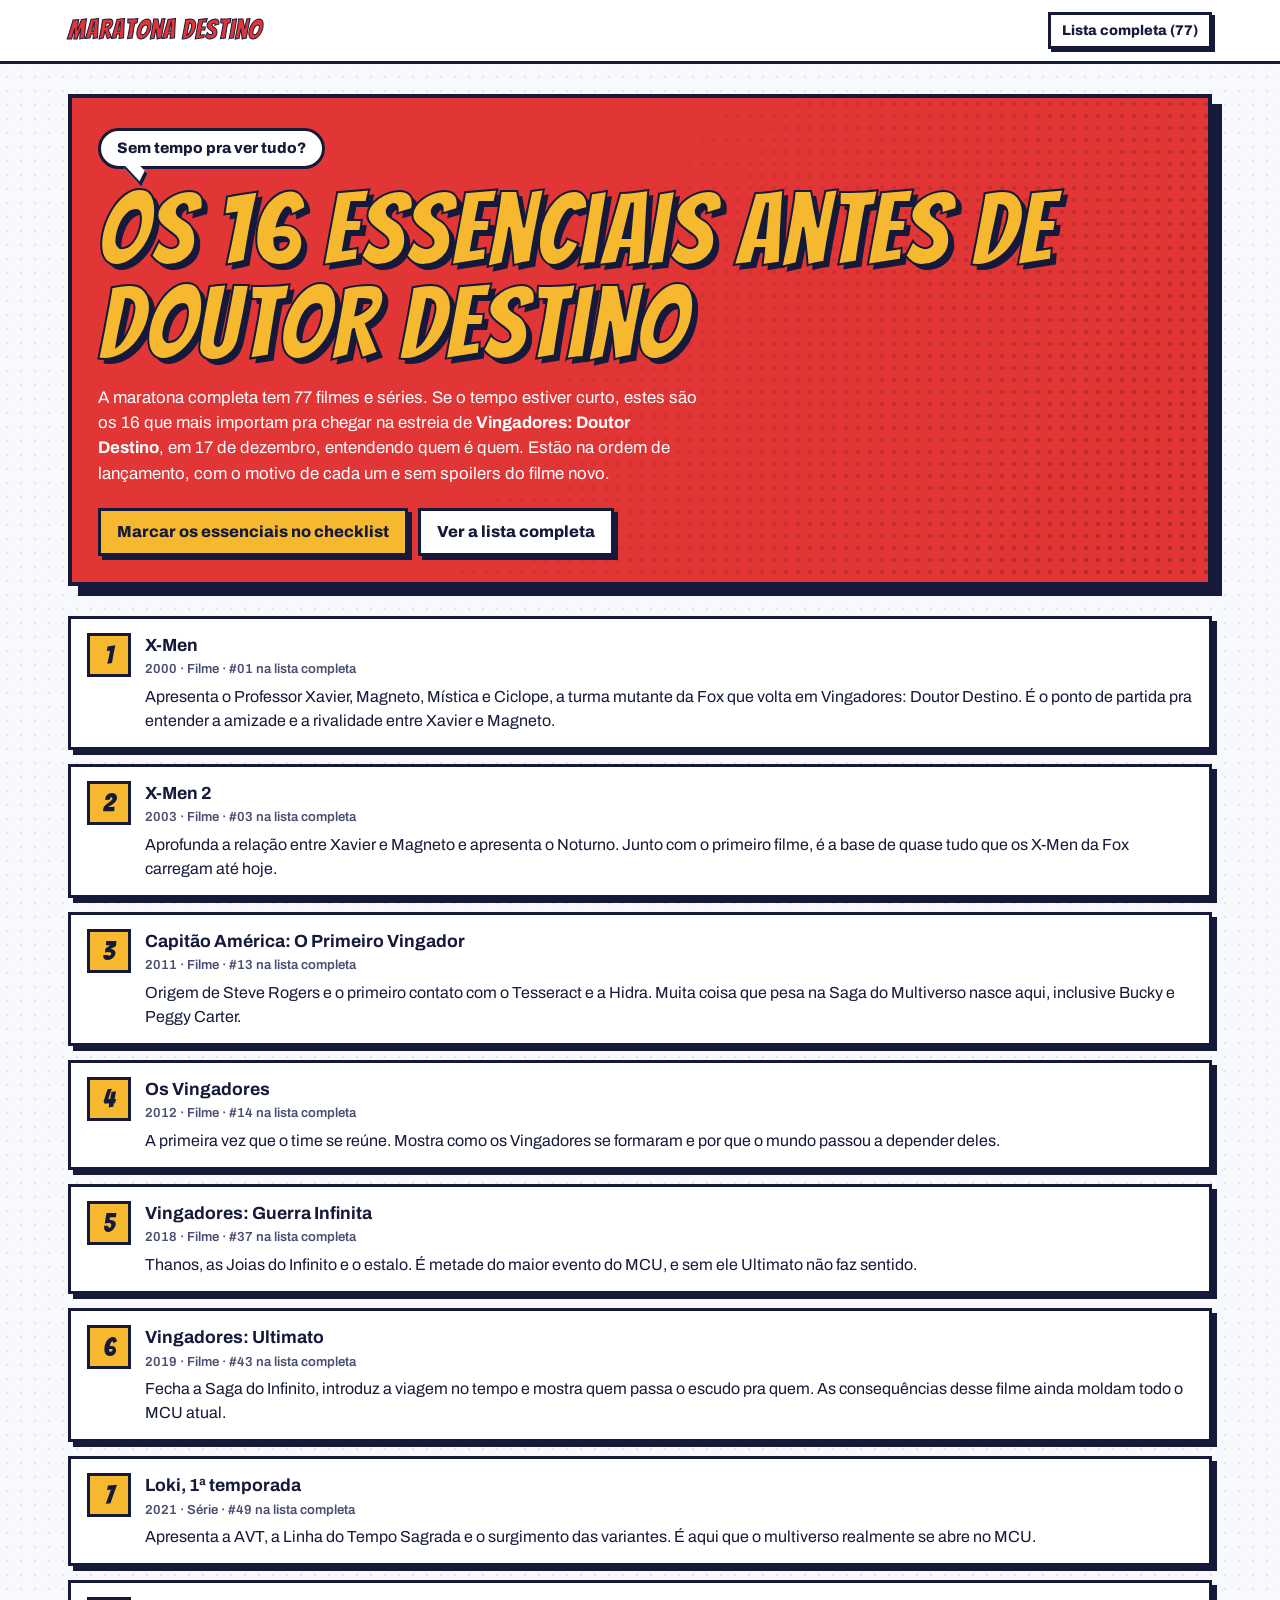
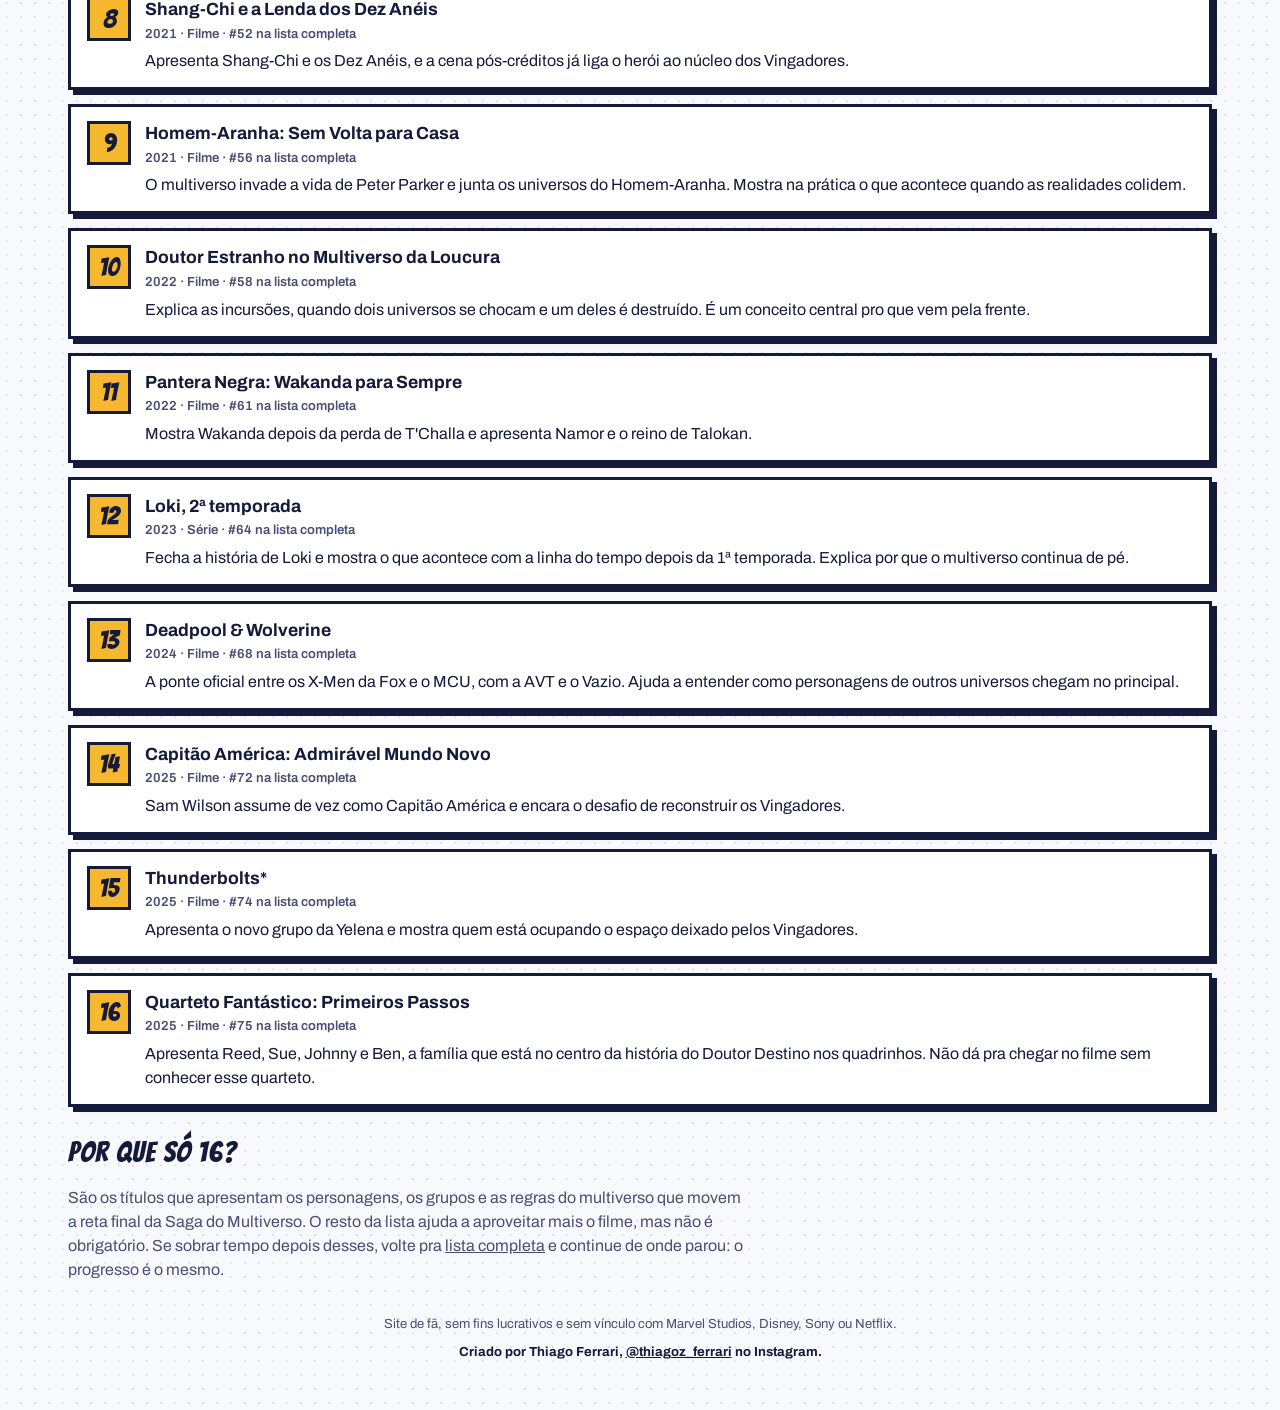
==== essenciais-doutor-destino/index.html @ 90c678a1 "Página dos 16 essenciais antes de Doutor Destino - essenciais-doutor-destino/index.html gerada por s" ====
<!DOCTYPE html>
<!-- Gerado por scripts/gerar_essenciais.py, não edite à mão -->
<html lang="pt-BR">
<head>
<meta charset="UTF-8">
<meta name="viewport" content="width=device-width, initial-scale=1, viewport-fit=cover">
<title>O que assistir antes de Vingadores: Doutor Destino (16 essenciais)</title>
<meta name="description" content="Sem tempo pra maratona inteira? Os 16 filmes e séries essenciais pra ver antes de Vingadores: Doutor Destino, em ordem, com o motivo de cada um. Sem spoilers.">
<link rel="canonical" href="https://maratonamultiverso.com.br/essenciais-doutor-destino/">
<meta property="og:type" content="article">
<meta property="og:url" content="https://maratonamultiverso.com.br/essenciais-doutor-destino/">
<meta property="og:site_name" content="Maratona Multiverso">
<meta property="og:title" content="O que assistir antes de Vingadores: Doutor Destino (16 essenciais)">
<meta property="og:description" content="Sem tempo pra maratona inteira? Os 16 filmes e séries essenciais pra ver antes de Vingadores: Doutor Destino, em ordem, com o motivo de cada um. Sem spoilers.">
<meta property="og:locale" content="pt_BR">
<meta property="og:image" content="https://maratonamultiverso.com.br/img/og-image.png">
<meta property="og:image:width" content="1200">
<meta property="og:image:height" content="630">
<meta name="twitter:card" content="summary_large_image">
<meta name="theme-color" content="#E23636">
<link rel="icon" href="/favicon.ico" sizes="48x48">
<link rel="icon" href="/img/icon-192.png" type="image/png" sizes="192x192">
<link rel="apple-touch-icon" href="/img/apple-touch-icon.png">
<link rel="preconnect" href="https://fonts.googleapis.com">
<link rel="preconnect" href="https://fonts.gstatic.com" crossorigin>
<link href="https://fonts.googleapis.com/css2?family=Bangers&family=Archivo:wght@400;600;800&display=swap" rel="stylesheet">
<link rel="stylesheet" href="/css/style.css">
<script type="application/ld+json">
[{"@context":"https://schema.org","@type":"ItemList","name":"Os 16 essenciais pra ver antes de Vingadores: Doutor Destino","itemListOrder":"https://schema.org/ItemListOrderAscending","numberOfItems":16,"itemListElement":[{"@type":"ListItem","position":1,"item":{"@type":"Movie","name":"X-Men","dateCreated":"2000"}},{"@type":"ListItem","position":2,"item":{"@type":"Movie","name":"X-Men 2","dateCreated":"2003"}},{"@type":"ListItem","position":3,"item":{"@type":"Movie","name":"Capitão América: O Primeiro Vingador","dateCreated":"2011"}},{"@type":"ListItem","position":4,"item":{"@type":"Movie","name":"Os Vingadores","dateCreated":"2012"}},{"@type":"ListItem","position":5,"item":{"@type":"Movie","name":"Vingadores: Guerra Infinita","dateCreated":"2018"}},{"@type":"ListItem","position":6,"item":{"@type":"Movie","name":"Vingadores: Ultimato","dateCreated":"2019"}},{"@type":"ListItem","position":7,"item":{"@type":"TVSeries","name":"Loki, 1ª temporada","dateCreated":"2021"}},{"@type":"ListItem","position":8,"item":{"@type":"Movie","name":"Shang-Chi e a Lenda dos Dez Anéis","dateCreated":"2021"}},{"@type":"ListItem","position":9,"item":{"@type":"Movie","name":"Homem-Aranha: Sem Volta para Casa","dateCreated":"2021"}},{"@type":"ListItem","position":10,"item":{"@type":"Movie","name":"Doutor Estranho no Multiverso da Loucura","dateCreated":"2022"}},{"@type":"ListItem","position":11,"item":{"@type":"Movie","name":"Pantera Negra: Wakanda para Sempre","dateCreated":"2022"}},{"@type":"ListItem","position":12,"item":{"@type":"TVSeries","name":"Loki, 2ª temporada","dateCreated":"2023"}},{"@type":"ListItem","position":13,"item":{"@type":"Movie","name":"Deadpool & Wolverine","dateCreated":"2024"}},{"@type":"ListItem","position":14,"item":{"@type":"Movie","name":"Capitão América: Admirável Mundo Novo","dateCreated":"2025"}},{"@type":"ListItem","position":15,"item":{"@type":"Movie","name":"Thunderbolts*","dateCreated":"2025"}},{"@type":"ListItem","position":16,"item":{"@type":"Movie","name":"Quarteto Fantástico: Primeiros Passos","dateCreated":"2025"}}]},{"@context":"https://schema.org","@type":"BreadcrumbList","itemListElement":[{"@type":"ListItem","position":1,"name":"Maratona Multiverso","item":"https://maratonamultiverso.com.br/"},{"@type":"ListItem","position":2,"name":"Essenciais","item":"https://maratonamultiverso.com.br/essenciais-doutor-destino/"}]}]
</script>
</head>
<body>

<div class="topbar">
  <div class="wrap">
    <a class="marca" href="/">Maratona Destino</a>
    <a class="btn pequeno" href="/">Lista completa (77)</a>
  </div>
</div>

<header class="hero">
  <div class="wrap">
    <div class="panel">
      <div class="balao">Sem tempo pra ver tudo?</div>
      <h1>Os 16 essenciais antes de Doutor Destino</h1>
      <p class="lede">A maratona completa tem 77 filmes e séries. Se o tempo estiver curto, estes são os 16 que mais importam pra chegar na estreia de <b>Vingadores: Doutor Destino</b>, em 17 de dezembro, entendendo quem é quem. Estão na ordem de lançamento, com o motivo de cada um e sem spoilers do filme novo.</p>
      <p class="ess-progresso" id="essProgresso" hidden></p>
      <div class="acoes">
        <a class="btn alt" href="/?filtro=essenciais">Marcar os essenciais no checklist</a>
        <a class="btn" href="/">Ver a lista completa</a>
      </div>
    </div>
  </div>
</header>

<main class="wrap">
<ol class="ess-lista">
<li class="ess-item" data-id="x-men">
  <div class="ess-num">1</div>
  <div class="ess-corpo">
    <h2>X-Men <span class="ess-meta">2000 · Filme · #01 na lista completa</span></h2>
    <p>Apresenta o Professor Xavier, Magneto, Mística e Ciclope, a turma mutante da Fox que volta em Vingadores: Doutor Destino. É o ponto de partida pra entender a amizade e a rivalidade entre Xavier e Magneto.</p>
    <span class="ess-visto" hidden>✓ Você já viu</span>
  </div>
</li>
<li class="ess-item" data-id="x-men-2">
  <div class="ess-num">2</div>
  <div class="ess-corpo">
    <h2>X-Men 2 <span class="ess-meta">2003 · Filme · #03 na lista completa</span></h2>
    <p>Aprofunda a relação entre Xavier e Magneto e apresenta o Noturno. Junto com o primeiro filme, é a base de quase tudo que os X-Men da Fox carregam até hoje.</p>
    <span class="ess-visto" hidden>✓ Você já viu</span>
  </div>
</li>
<li class="ess-item" data-id="capitao-america-primeiro-vingador">
  <div class="ess-num">3</div>
  <div class="ess-corpo">
    <h2>Capitão América: O Primeiro Vingador <span class="ess-meta">2011 · Filme · #13 na lista completa</span></h2>
    <p>Origem de Steve Rogers e o primeiro contato com o Tesseract e a Hidra. Muita coisa que pesa na Saga do Multiverso nasce aqui, inclusive Bucky e Peggy Carter.</p>
    <span class="ess-visto" hidden>✓ Você já viu</span>
  </div>
</li>
<li class="ess-item" data-id="os-vingadores">
  <div class="ess-num">4</div>
  <div class="ess-corpo">
    <h2>Os Vingadores <span class="ess-meta">2012 · Filme · #14 na lista completa</span></h2>
    <p>A primeira vez que o time se reúne. Mostra como os Vingadores se formaram e por que o mundo passou a depender deles.</p>
    <span class="ess-visto" hidden>✓ Você já viu</span>
  </div>
</li>
<li class="ess-item" data-id="guerra-infinita">
  <div class="ess-num">5</div>
  <div class="ess-corpo">
    <h2>Vingadores: Guerra Infinita <span class="ess-meta">2018 · Filme · #37 na lista completa</span></h2>
    <p>Thanos, as Joias do Infinito e o estalo. É metade do maior evento do MCU, e sem ele Ultimato não faz sentido.</p>
    <span class="ess-visto" hidden>✓ Você já viu</span>
  </div>
</li>
<li class="ess-item" data-id="ultimato">
  <div class="ess-num">6</div>
  <div class="ess-corpo">
    <h2>Vingadores: Ultimato <span class="ess-meta">2019 · Filme · #43 na lista completa</span></h2>
    <p>Fecha a Saga do Infinito, introduz a viagem no tempo e mostra quem passa o escudo pra quem. As consequências desse filme ainda moldam todo o MCU atual.</p>
    <span class="ess-visto" hidden>✓ Você já viu</span>
  </div>
</li>
<li class="ess-item" data-id="loki-t1">
  <div class="ess-num">7</div>
  <div class="ess-corpo">
    <h2>Loki, 1ª temporada <span class="ess-meta">2021 · Série · #49 na lista completa</span></h2>
    <p>Apresenta a AVT, a Linha do Tempo Sagrada e o surgimento das variantes. É aqui que o multiverso realmente se abre no MCU.</p>
    <span class="ess-visto" hidden>✓ Você já viu</span>
  </div>
</li>
<li class="ess-item" data-id="shang-chi">
  <div class="ess-num">8</div>
  <div class="ess-corpo">
    <h2>Shang-Chi e a Lenda dos Dez Anéis <span class="ess-meta">2021 · Filme · #52 na lista completa</span></h2>
    <p>Apresenta Shang-Chi e os Dez Anéis, e a cena pós-créditos já liga o herói ao núcleo dos Vingadores.</p>
    <span class="ess-visto" hidden>✓ Você já viu</span>
  </div>
</li>
<li class="ess-item" data-id="sem-volta-para-casa">
  <div class="ess-num">9</div>
  <div class="ess-corpo">
    <h2>Homem-Aranha: Sem Volta para Casa <span class="ess-meta">2021 · Filme · #56 na lista completa</span></h2>
    <p>O multiverso invade a vida de Peter Parker e junta os universos do Homem-Aranha. Mostra na prática o que acontece quando as realidades colidem.</p>
    <span class="ess-visto" hidden>✓ Você já viu</span>
  </div>
</li>
<li class="ess-item" data-id="multiverso-da-loucura">
  <div class="ess-num">10</div>
  <div class="ess-corpo">
    <h2>Doutor Estranho no Multiverso da Loucura <span class="ess-meta">2022 · Filme · #58 na lista completa</span></h2>
    <p>Explica as incursões, quando dois universos se chocam e um deles é destruído. É um conceito central pro que vem pela frente.</p>
    <span class="ess-visto" hidden>✓ Você já viu</span>
  </div>
</li>
<li class="ess-item" data-id="wakanda-para-sempre">
  <div class="ess-num">11</div>
  <div class="ess-corpo">
    <h2>Pantera Negra: Wakanda para Sempre <span class="ess-meta">2022 · Filme · #61 na lista completa</span></h2>
    <p>Mostra Wakanda depois da perda de T&#x27;Challa e apresenta Namor e o reino de Talokan.</p>
    <span class="ess-visto" hidden>✓ Você já viu</span>
  </div>
</li>
<li class="ess-item" data-id="loki-t2">
  <div class="ess-num">12</div>
  <div class="ess-corpo">
    <h2>Loki, 2ª temporada <span class="ess-meta">2023 · Série · #64 na lista completa</span></h2>
    <p>Fecha a história de Loki e mostra o que acontece com a linha do tempo depois da 1ª temporada. Explica por que o multiverso continua de pé.</p>
    <span class="ess-visto" hidden>✓ Você já viu</span>
  </div>
</li>
<li class="ess-item" data-id="deadpool-wolverine">
  <div class="ess-num">13</div>
  <div class="ess-corpo">
    <h2>Deadpool &amp; Wolverine <span class="ess-meta">2024 · Filme · #68 na lista completa</span></h2>
    <p>A ponte oficial entre os X-Men da Fox e o MCU, com a AVT e o Vazio. Ajuda a entender como personagens de outros universos chegam no principal.</p>
    <span class="ess-visto" hidden>✓ Você já viu</span>
  </div>
</li>
<li class="ess-item" data-id="admiravel-mundo-novo">
  <div class="ess-num">14</div>
  <div class="ess-corpo">
    <h2>Capitão América: Admirável Mundo Novo <span class="ess-meta">2025 · Filme · #72 na lista completa</span></h2>
    <p>Sam Wilson assume de vez como Capitão América e encara o desafio de reconstruir os Vingadores.</p>
    <span class="ess-visto" hidden>✓ Você já viu</span>
  </div>
</li>
<li class="ess-item" data-id="thunderbolts">
  <div class="ess-num">15</div>
  <div class="ess-corpo">
    <h2>Thunderbolts* <span class="ess-meta">2025 · Filme · #74 na lista completa</span></h2>
    <p>Apresenta o novo grupo da Yelena e mostra quem está ocupando o espaço deixado pelos Vingadores.</p>
    <span class="ess-visto" hidden>✓ Você já viu</span>
  </div>
</li>
<li class="ess-item" data-id="quarteto-fantastico">
  <div class="ess-num">16</div>
  <div class="ess-corpo">
    <h2>Quarteto Fantástico: Primeiros Passos <span class="ess-meta">2025 · Filme · #75 na lista completa</span></h2>
    <p>Apresenta Reed, Sue, Johnny e Ben, a família que está no centro da história do Doutor Destino nos quadrinhos. Não dá pra chegar no filme sem conhecer esse quarteto.</p>
    <span class="ess-visto" hidden>✓ Você já viu</span>
  </div>
</li>
</ol>

<section class="faq">
  <h2>Por que só 16?</h2>
  <p class="ess-nota">São os títulos que apresentam os personagens, os grupos e as regras do multiverso que movem a reta final da Saga do Multiverso. O resto da lista ajuda a aproveitar mais o filme, mas não é obrigatório. Se sobrar tempo depois desses, volte pra <a href="/">lista completa</a> e continue de onde parou: o progresso é o mesmo.</p>
</section>
</main>

<footer class="rodape">
  <div class="wrap">
    <p>Site de fã, sem fins lucrativos e sem vínculo com Marvel Studios, Disney, Sony ou Netflix.</p>
    <p class="criador">Criado por <b>Thiago Ferrari</b>, <a href="https://www.instagram.com/thiagoz_ferrari/" target="_blank" rel="noopener">@thiagoz_ferrari</a> no Instagram.</p>
  </div>
</footer>

<script>
// Mostra o que a pessoa já marcou no checklist (mesmo progresso salvo no navegador)
try {
  var e = JSON.parse(localStorage.getItem("maratona-destino-v2")) || {}, v = e.vistos || {}, n = 0;
  document.querySelectorAll(".ess-item").forEach(function (li) {
    if (Object.prototype.hasOwnProperty.call(v, li.dataset.id)) {
      li.classList.add("visto"); li.querySelector(".ess-visto").hidden = false; n++;
    }
  });
  if (n) { var p = document.getElementById("essProgresso"); p.textContent = "Você já viu " + n + " de 16 essenciais."; p.hidden = false; }
} catch (_) {}
</script>
</body>
</html>
---- css/style.css ----
:root{
  --paper:#F7F9FC; --ink:#161A3A; --ink-soft:#4A4F72; --card:#FFFFFF; --line:#161A3A;
  --red:#E23636; --gold:#F5B82E; --blue:#2F7FD8; --purple:#8A3FC7; --dot:rgba(22,26,58,.09);
  --shadow:#161A3A; --muted:#EEF1F7;
  --display:"Bangers", Impact, "Arial Black", sans-serif;
  --body:"Archivo", "Segoe UI", Roboto, Helvetica, Arial, sans-serif;
  box-sizing:border-box;
  padding-top:env(safe-area-inset-top,0px); padding-bottom:env(safe-area-inset-bottom,0px);
}
@media (prefers-color-scheme: dark){
  :root:not([data-theme="light"]){
    --paper:#0F1230; --ink:#F2F4FF; --ink-soft:#A9AED6; --card:#1A1E45; --line:#050720;
    --dot:rgba(255,255,255,.06); --shadow:#03041A; --muted:#15183A;
  }
}
:root[data-theme="dark"]{
  --paper:#0F1230; --ink:#F2F4FF; --ink-soft:#A9AED6; --card:#1A1E45; --line:#050720;
  --dot:rgba(255,255,255,.06); --shadow:#03041A; --muted:#15183A;
}
*,*::before,*::after{box-sizing:border-box}
[hidden]{display:none !important}
html{scroll-padding-top:calc(env(safe-area-inset-top,0px) + 70px)}
body{
  margin:0; background:var(--paper); color:var(--ink); font-family:var(--body); line-height:1.5;
  background-image:radial-gradient(var(--dot) 1.4px, transparent 1.6px); background-size:14px 14px;
}
.wrap{max-width:1180px; margin:0 auto; padding:0 18px}
button{font:inherit; cursor:pointer; color:inherit}
a{color:inherit}
img{max-width:100%}
:focus-visible{outline:3px solid var(--gold); outline-offset:3px}

/* botões */
.btn{
  border:3px solid var(--line); background:#fff; color:#161A3A; font-weight:800; padding:9px 16px;
  box-shadow:4px 4px 0 var(--shadow); transition:transform .1s, box-shadow .1s;
}
.btn:active{transform:translate(3px,3px); box-shadow:1px 1px 0 var(--shadow)}
.btn.alt{background:var(--gold)}
.btn.escuro{background:#161A3A; color:#fff}
.btn.pequeno{padding:5px 11px; font-size:.88rem; box-shadow:3px 3px 0 var(--shadow)}
.btn.grande{width:100%; padding:12px; font-size:1.05rem}

/* topo */
.topbar{border-bottom:3px solid var(--line); background:var(--card)}
.topbar .wrap{display:flex; align-items:center; justify-content:space-between; gap:12px; padding-top:10px; padding-bottom:10px}
.marca{font-family:var(--display); font-size:1.7rem; letter-spacing:1px; color:var(--red); -webkit-text-stroke:1px var(--line)}
.topbar-acoes{display:flex; align-items:center; gap:10px; flex-wrap:wrap; justify-content:flex-end}
.conta{display:flex; align-items:center; gap:10px}
.nuvem-status{font-size:.82rem; font-weight:700; color:var(--ink-soft)}

/* hero */
.hero{padding:30px 0 20px}
.panel{
  position:relative; background:var(--red); color:#fff; border:4px solid var(--line);
  box-shadow:10px 10px 0 var(--shadow); padding:30px 26px 26px; overflow:hidden;
}
.panel::before{
  content:""; position:absolute; inset:0; opacity:.22; pointer-events:none;
  background-image:radial-gradient(#000 2px, transparent 2.4px); background-size:12px 12px;
  -webkit-mask-image:linear-gradient(120deg, transparent 35%, #000 100%); mask-image:linear-gradient(120deg, transparent 35%, #000 100%);
}
.panel > *{position:relative}
.panel.escuro{background:#161A3A}
.balao{
  display:inline-block; background:#fff; color:#161A3A; border:3px solid var(--line);
  border-radius:22px; padding:6px 16px; font-weight:800; font-size:.95rem; margin-bottom:14px; position:relative;
}
.balao::after{
  content:""; position:absolute; left:26px; bottom:-14px; width:18px; height:18px; background:#fff;
  border-right:3px solid var(--line); border-bottom:3px solid var(--line); transform:skewY(35deg) rotate(20deg);
}
h1{
  font-family:var(--display); font-weight:400; letter-spacing:1.5px; line-height:.92; margin:0 0 14px;
  font-size:clamp(3rem, 9vw, 6.4rem); color:var(--gold);
  -webkit-text-stroke:2px #161A3A; text-shadow:5px 5px 0 #161A3A;
}
.lede{max-width:60ch; font-size:1.05rem; margin:0 0 22px}
.stats{display:flex; flex-wrap:wrap; gap:14px; align-items:stretch}
.stat{background:#fff; color:#161A3A; border:3px solid var(--line); padding:10px 16px; min-width:130px; box-shadow:5px 5px 0 #161A3A}
.stat b{display:block; font-family:var(--display); font-weight:400; font-size:2.3rem; line-height:1; letter-spacing:1px}
.stat span{font-size:.86rem; font-weight:600}
.medidor{flex:1 1 260px; background:#fff; color:#161A3A; border:3px solid var(--line); padding:10px 16px; box-shadow:5px 5px 0 #161A3A}
.medidor-topo{display:flex; justify-content:space-between; font-weight:800; font-size:.9rem; margin-bottom:6px}
.barra{height:24px; border:3px solid #161A3A; background:#E9ECF5; overflow:hidden}
.barra i{
  display:block; height:100%; width:0; background:var(--gold);
  background-image:repeating-linear-gradient(-45deg, rgba(0,0,0,.14) 0 8px, transparent 8px 16px);
  transition:width .5s ease;
}
.acoes{display:flex; flex-wrap:wrap; gap:10px; margin-top:18px}

/* próxima parada */
#proxima{padding:10px 0 24px}
.proxima{
  position:relative; border:4px solid var(--line); box-shadow:8px 8px 0 var(--shadow); color:#fff;
  background:#161A3A; min-height:220px; display:flex; align-items:flex-end; overflow:hidden;
}
.proxima.com-fundo{
  background-image:linear-gradient(90deg, rgba(22,26,58,.96) 0%, rgba(22,26,58,.75) 50%, rgba(22,26,58,.15) 100%), var(--bg);
  background-size:cover; background-position:center right;
}
.prox-txt{padding:24px 24px 22px; max-width:640px}
.prox-rotulo{display:inline-block; background:var(--gold); color:#161A3A; font-weight:800; font-size:.85rem; padding:2px 10px; border:2px solid var(--line)}
.proxima h2{font-family:var(--display); font-weight:400; letter-spacing:1px; font-size:clamp(2rem,6vw,3.4rem); line-height:1; margin:10px 0 6px; text-shadow:3px 3px 0 #000}
.proxima p{margin:0 0 4px; color:#D8DBF5; font-weight:600}
.proxima .acoes{margin-top:14px}

/* filtros */
.toolbar{position:sticky; top:0; z-index:5; background:var(--paper); border-bottom:3px solid var(--line); padding:10px 0; padding-top:calc(10px + env(safe-area-inset-top,0px)); margin-top:-1px}
.toolbar .wrap{display:flex; flex-wrap:wrap; gap:10px; align-items:center; justify-content:space-between}
.seg, .chips{display:flex; flex-wrap:wrap; gap:6px}
.seg button, .chips button{border:2px solid var(--line); background:var(--card); color:var(--ink); font-weight:700; font-size:.88rem; padding:6px 12px}
.seg button[aria-pressed="true"]{background:var(--ink); color:var(--paper)}
.chips button{display:flex; align-items:center; gap:6px}
.chips .sw{width:12px; height:12px; border:2px solid var(--line)}
.chips button[aria-pressed="false"]{opacity:.45; text-decoration:line-through}

/* blocos */
.bloco{padding:26px 0 10px}
.bloco-head{display:flex; flex-wrap:wrap; align-items:baseline; gap:6px 16px; margin-bottom:14px; border-bottom:3px dashed var(--ink-soft); padding-bottom:8px}
.bloco-head h2{font-family:var(--display); font-weight:400; font-size:2.4rem; letter-spacing:1px; margin:0; line-height:1}
.bloco-head p{margin:0; color:var(--ink-soft); font-weight:600}
.contagem{margin-left:auto; font-weight:800; font-size:.92rem; background:var(--gold); color:#161A3A; border:2px solid var(--line); padding:2px 10px}
.trilha{margin:-4px 0 16px}
.trilha summary{cursor:pointer; font-weight:800; display:inline-block; padding:4px 10px; border:2px solid var(--line); background:var(--card)}
.trilha iframe{display:block; width:100%; max-width:560px; height:152px; border:0; margin-top:10px; border-radius:12px}

.grid{display:grid; grid-template-columns:repeat(auto-fill, minmax(175px, 1fr)); gap:18px}
.card{background:var(--card); border:3px solid var(--line); box-shadow:6px 6px 0 var(--shadow); display:flex; flex-direction:column; transition:opacity .25s}
.capa{
  position:relative; display:block; width:100%; aspect-ratio:2/3; padding:0; border:0; border-bottom:3px solid var(--line);
  background:var(--c); overflow:hidden;
}
.capa img{display:block; width:100%; height:100%; object-fit:cover}
.capa-gibi{position:absolute; inset:0; background:var(--c)}
.capa-gibi::before{
  content:""; position:absolute; inset:0; opacity:.28;
  background-image:radial-gradient(#000 2.2px, transparent 2.6px); background-size:10px 10px;
  -webkit-mask-image:radial-gradient(circle at 85% 15%, #000, transparent 70%); mask-image:radial-gradient(circle at 85% 15%, #000, transparent 70%);
}
.capa-gibi::after{content:""; position:absolute; right:-40px; bottom:-40px; width:180px; height:180px; border-radius:50%; background:repeating-conic-gradient(rgba(255,255,255,.18) 0 10deg, transparent 10deg 20deg)}
.capa-gibi .titulo-gibi{position:absolute; left:10px; right:10px; bottom:12px; z-index:1; font-family:var(--display); font-size:1.7rem; line-height:1.02; color:#fff; -webkit-text-stroke:1px #161A3A; text-shadow:2px 2px 0 #161A3A; text-align:left}
.tags{position:absolute; top:8px; left:8px; right:8px; display:flex; justify-content:space-between; gap:6px; z-index:2}
.tag{background:#fff; color:#161A3A; border:2px solid #161A3A; font-size:.72rem; font-weight:800; padding:1px 7px}
.tag.fr{background:var(--c); color:#fff; text-shadow:1px 1px 0 #161A3A}
.carimbo{
  position:absolute; right:10px; top:44%; z-index:3; font-family:var(--display); font-size:2rem; color:var(--red);
  background:#fff; border:3px solid var(--red); padding:0 10px; transform:rotate(-12deg) scale(0); opacity:0;
  transition:transform .25s cubic-bezier(.3,1.8,.5,1), opacity .15s;
}
.card.visto .carimbo{transform:rotate(-12deg) scale(1); opacity:1}
.card.visto .capa img, .card.visto .capa-gibi{filter:grayscale(.6) brightness(.85)}
.card-corpo{padding:10px 11px 12px; display:flex; flex-direction:column; gap:6px; flex:1}
.card-corpo h3{margin:0; font-size:.98rem; line-height:1.25; font-weight:800}
.meta{font-size:.82rem; color:var(--ink-soft); font-weight:600}
.onde{display:flex; flex-wrap:wrap; align-items:center; gap:6px; font-size:.8rem}
.plat{font-weight:800; border:2px solid var(--line); padding:0 7px; background:var(--muted)}
.plat.sem{font-weight:600}
.mais{font-weight:700; color:var(--ink-soft)}
.comunidade{font-size:.78rem; color:var(--ink-soft); font-weight:600; min-height:0}
.comunidade:empty{display:none}
.marcar{margin-top:auto; border:3px solid var(--line); background:var(--gold); color:#161A3A; font-weight:800; padding:7px; box-shadow:3px 3px 0 var(--shadow); font-size:.9rem}
.card.visto .marcar{background:var(--muted); color:var(--ink)}
.marcar:active{transform:translate(2px,2px); box-shadow:1px 1px 0 var(--shadow)}
.card.foco{animation:foco 1.2s ease 2}
@keyframes foco{50%{box-shadow:6px 6px 0 var(--shadow), 0 0 0 6px var(--gold)}}

/* final e rodapé */
.final{padding:36px 0 20px}
.final .panel{text-align:center}
.final h2{font-family:var(--display); font-weight:400; font-size:clamp(2.4rem,7vw,4.4rem); margin:0; color:var(--gold); letter-spacing:1px; text-shadow:4px 4px 0 var(--red)}
.final p{margin:8px auto 0; max-width:60ch}
.rodape{padding:10px 0 40px; font-size:.82rem; color:var(--ink-soft); text-align:center}
.rodape p{max-width:75ch; margin:8px auto}
.rodape .criador{font-weight:700; color:var(--ink)}
.rodape a{font-weight:700}
.privacidade{max-width:75ch; margin:14px auto 0; text-align:left; border:2px solid var(--line); background:var(--card); padding:8px 14px}
.privacidade summary{cursor:pointer; font-weight:800; color:var(--ink); text-align:center}
.privacidade p{margin:10px 0}
.vazio{padding:30px; text-align:center; font-weight:700; color:var(--ink-soft)}

/* diálogos */
dialog{
  border:4px solid var(--line); padding:0; width:min(640px, calc(100% - 24px)); max-height:calc(100% - 40px);
  background:var(--card); color:var(--ink); box-shadow:10px 10px 0 var(--shadow); overflow:auto;
}
dialog::backdrop{background:rgba(8,10,30,.72)}
.fechar{position:absolute; top:10px; right:10px; z-index:2; width:40px; height:40px; border:3px solid var(--line); background:#fff; color:#161A3A; font-weight:800; font-size:1.1rem}
.dlg-topo{position:relative; background:#161A3A; color:#fff; padding:60px 22px 18px; min-height:170px; display:flex; flex-direction:column; justify-content:flex-end}
.dlg-topo.com-fundo{background-image:linear-gradient(0deg, rgba(22,26,58,.97) 10%, rgba(22,26,58,.2)), var(--bg); background-size:cover; background-position:center}
.dlg-topo h2{font-family:var(--display); font-weight:400; font-size:2.4rem; line-height:1; margin:0 0 6px; letter-spacing:1px; text-shadow:3px 3px 0 #000}
.dlg-topo p{margin:0; color:#D8DBF5; font-weight:600}
.dlg-cab{position:relative; background:var(--gold); color:#161A3A; padding:18px 60px 14px 22px; border-bottom:4px solid var(--line)}
.dlg-cab h2{font-family:var(--display); font-weight:400; font-size:2.4rem; line-height:1; margin:0; letter-spacing:1px}
.dlg-cab p{margin:4px 0 0; font-weight:700}
.dlg-corpo{padding:18px 22px 22px}
.dlg-corpo h3{font-family:var(--display); font-weight:400; font-size:1.6rem; letter-spacing:1px; margin:18px 0 8px}
.dlg-corpo h3:first-child{margin-top:0}
.sinopse{margin:0 0 6px; max-width:65ch}
.provs{display:flex; flex-wrap:wrap; gap:8px}
.prov{display:flex; align-items:center; gap:6px; border:2px solid var(--line); padding:3px 8px 3px 3px; font-weight:700; font-size:.88rem; background:var(--muted)}
.prov img{width:28px; height:28px; border-radius:6px}
.prov.sem{padding:3px 8px; font-weight:600}
.links{margin:10px 0 14px; font-weight:700}
.player-trilha iframe{display:block; width:100%; max-width:480px; height:152px; border:0; border-radius:12px; margin:14px 0 4px}
.form-login label{display:block; font-weight:800; margin-bottom:6px}
.form-login input{width:100%; padding:10px 12px; border:3px solid var(--line); font:inherit; background:var(--paper); color:var(--ink); margin-bottom:12px}
.msg{font-weight:700; margin:10px 0 0}

/* conquistas */
.conq-grid{display:grid; grid-template-columns:repeat(auto-fill, minmax(250px,1fr)); gap:10px}
.conq{display:flex; gap:12px; align-items:flex-start; border:2px solid var(--line); padding:10px; background:var(--muted); opacity:.55; filter:grayscale(1)}
.conq.ok{opacity:1; filter:none; background:var(--card); box-shadow:3px 3px 0 var(--gold)}
.conq .conq-icone{font-size:1.9rem; line-height:1; width:48px; height:48px; flex:0 0 48px; display:grid; place-items:center; border:3px solid var(--line); border-radius:50%; background:var(--paper)}
.conq.ok .conq-icone{background:var(--gold)}
.conq b{display:block; line-height:1.2}
.conq p{margin:2px 0 0; font-size:.84rem; color:var(--ink-soft)}
.conq small{display:block; font-size:.76rem; font-weight:700; margin-top:4px}
.conq .rar{color:var(--red)}

/* avisos */
.toasts{position:fixed; left:50%; bottom:calc(20px + env(safe-area-inset-bottom,0px)); transform:translateX(-50%); z-index:50; display:flex; flex-direction:column; gap:10px; align-items:center; width:min(440px, calc(100% - 24px)); pointer-events:none}
.toast, .conq-toast{
  background:var(--ink); color:var(--paper); border:3px solid var(--line); padding:10px 16px; font-weight:800;
  transform:translateY(30px) scale(.9); opacity:0; transition:transform .3s cubic-bezier(.3,1.6,.5,1), opacity .2s; box-shadow:5px 5px 0 var(--shadow)
}
.conq-toast{display:flex; align-items:center; gap:12px; background:var(--gold); color:#161A3A; width:100%}
.conq-toast .conq-icone{font-size:2.2rem; line-height:1}
.conq-toast small{display:block; font-size:.78rem; font-weight:800}
.conq-toast b{font-family:var(--display); font-weight:400; font-size:1.6rem; letter-spacing:1px; line-height:1.05}
.toast.show, .conq-toast.show{transform:none; opacity:1}

.som-btn{
  position:fixed; right:16px; bottom:calc(16px + env(safe-area-inset-bottom,0px)); z-index:40;
  border:3px solid var(--line); background:var(--card); color:var(--ink); font-weight:800; padding:8px 14px; box-shadow:4px 4px 0 var(--shadow)
}
.som-btn[aria-pressed="true"]{background:var(--gold); color:#161A3A}

/* trilha automática do filme */
.trilha-dock{
  position:fixed; right:16px; bottom:calc(16px + env(safe-area-inset-bottom,0px)); z-index:40;
  width:min(360px, calc(100vw - 32px)); background:var(--card); color:var(--ink);
  border:3px solid var(--line); box-shadow:4px 4px 0 var(--shadow); padding:8px
}
.trilha-dock[data-ligado="false"]{width:auto; padding:0; border:0; box-shadow:none; background:none}
.trilha-dock[data-ligado="false"] .btn{box-shadow:4px 4px 0 var(--shadow)}
.trilha-dock-topo{display:flex; align-items:center; justify-content:space-between; gap:8px}
.trilha-dock[data-ligado="true"]{width:min(320px, calc(100vw - 32px)); padding:5px}
.trilha-dock[data-ligado="true"] .trilha-dock-topo{display:none}
.trilha-dock-player{position:relative}
.trilha-fechar{
  position:absolute; top:-24px; right:-24px; z-index:1; width:26px; height:26px; padding:0; border-radius:50%;
  border:2px solid var(--line); background:var(--card); color:var(--ink); font-size:.8rem; font-weight:800; line-height:1
}
.trilha-dock-player iframe{display:block; width:100%; height:80px; border:0; border-radius:12px}

/* apagar dados */
.btn.perigo{background:#B3261E; color:#fff}

/* lista em HTML puro (Google e sem JavaScript) */
.js .lista-estatica{display:none}
.lista-estatica{padding:10px 0 30px}
.lista-estatica h2{font-family:var(--display); font-weight:400; letter-spacing:1px; font-size:1.8rem}
.lista-estatica h3{margin:18px 0 6px}

/* perguntas frequentes (SEO) */
.faq{padding:24px 0 10px}
.faq h2{font-family:var(--display); font-weight:400; letter-spacing:1px; font-size:1.8rem; margin:0 0 12px}
.faq details{border:2px solid var(--line); background:var(--card); padding:10px 14px; margin:0 0 10px}
.faq summary{cursor:pointer; font-weight:800}
.faq p{margin:10px 0 4px; color:var(--ink-soft)}

/* página dos essenciais */
a.marca, a.btn{text-decoration:none}
a.btn{display:inline-block}
.ess-progresso{font-weight:800; margin:0}
.ess-lista{list-style:none; margin:10px 0 0; padding:0; display:grid; gap:14px}
.ess-item{display:flex; gap:14px; align-items:flex-start; border:3px solid var(--line); background:var(--card); padding:14px 16px; box-shadow:5px 5px 0 var(--shadow)}
.ess-item.visto{opacity:.75}
.ess-num{flex:0 0 auto; width:44px; height:44px; display:grid; place-items:center; font-family:var(--display); font-size:1.6rem; background:var(--gold); color:#161A3A; border:3px solid var(--line)}
.ess-item.visto .ess-num{background:var(--muted)}
.ess-corpo h2{margin:0; font-size:1.1rem}
.ess-meta{display:block; font-weight:600; font-size:.82rem; color:var(--ink-soft)}
.ess-corpo p{margin:6px 0 0}
.ess-visto{display:inline-block; margin-top:6px; font-weight:800; font-size:.85rem; color:#1E7B3A}
.ess-nota{max-width:75ch}

@media (max-width:560px){
  .grid{grid-template-columns:1fr 1fr; gap:12px}
  .panel{padding:24px 18px 20px; box-shadow:6px 6px 0 var(--shadow)}
  .card-corpo h3{font-size:.9rem}
  .marca{font-size:1.35rem}
  .stat{min-width:0; flex:1 1 40%}
  .capa-gibi .titulo-gibi{font-size:1.35rem}
  .som-btn{bottom:calc(80px + env(safe-area-inset-bottom,0px))}
  .trilha-dock{right:12px; bottom:calc(80px + env(safe-area-inset-bottom,0px))}
}
@media (prefers-reduced-motion: reduce){ *{transition:none !important; animation:none !important} }

/* apoie a maratona (Pix) */
.apoio label{display:block; font-weight:800; margin:14px 0 4px}
.pix-qr{width:220px; max-width:100%; margin:14px auto 0; background:#fff; border:3px solid var(--line); box-shadow:4px 4px 0 var(--shadow)}
.pix-qr svg{display:block; width:100%; height:auto}
.pix-codigo{width:100%; font:inherit; font-size:.78rem; padding:8px; border:2px solid var(--line); background:var(--muted); color:var(--ink); resize:none; word-break:break-all; margin-bottom:10px}
.apoio .msg{font-weight:700; min-height:1.2em; margin:8px 0 0}
.pix-nota{font-size:.8rem; color:var(--ink-soft)}

/* aviso de cookies */
.aviso-cookies{
  position:fixed; left:16px; bottom:calc(16px + env(safe-area-inset-bottom,0px)); z-index:45;
  width:min(420px, calc(100vw - 32px)); background:var(--card); color:var(--ink);
  border:3px solid var(--line); box-shadow:5px 5px 0 var(--shadow); padding:12px 14px; font-size:.88rem
}
.aviso-cookies p{margin:0 0 10px}
.aviso-cookies a{font-weight:800}
.aviso-cookies-acoes{display:flex; gap:10px}
@media (max-width:560px){ .aviso-cookies{left:12px; bottom:calc(140px + env(safe-area-inset-bottom,0px))} }

/* aba Essenciais */
.resumo-essenciais{
  display:flex; flex-direction:column; gap:2px; margin:22px 0 4px; padding:12px 16px;
  background:var(--gold); color:#161A3A; border:3px solid var(--line); box-shadow:5px 5px 0 var(--shadow)
}
.resumo-essenciais b{font-family:var(--display); font-weight:400; font-size:1.5rem; letter-spacing:1px; line-height:1.1}
.resumo-essenciais span{font-weight:600; font-size:.92rem}
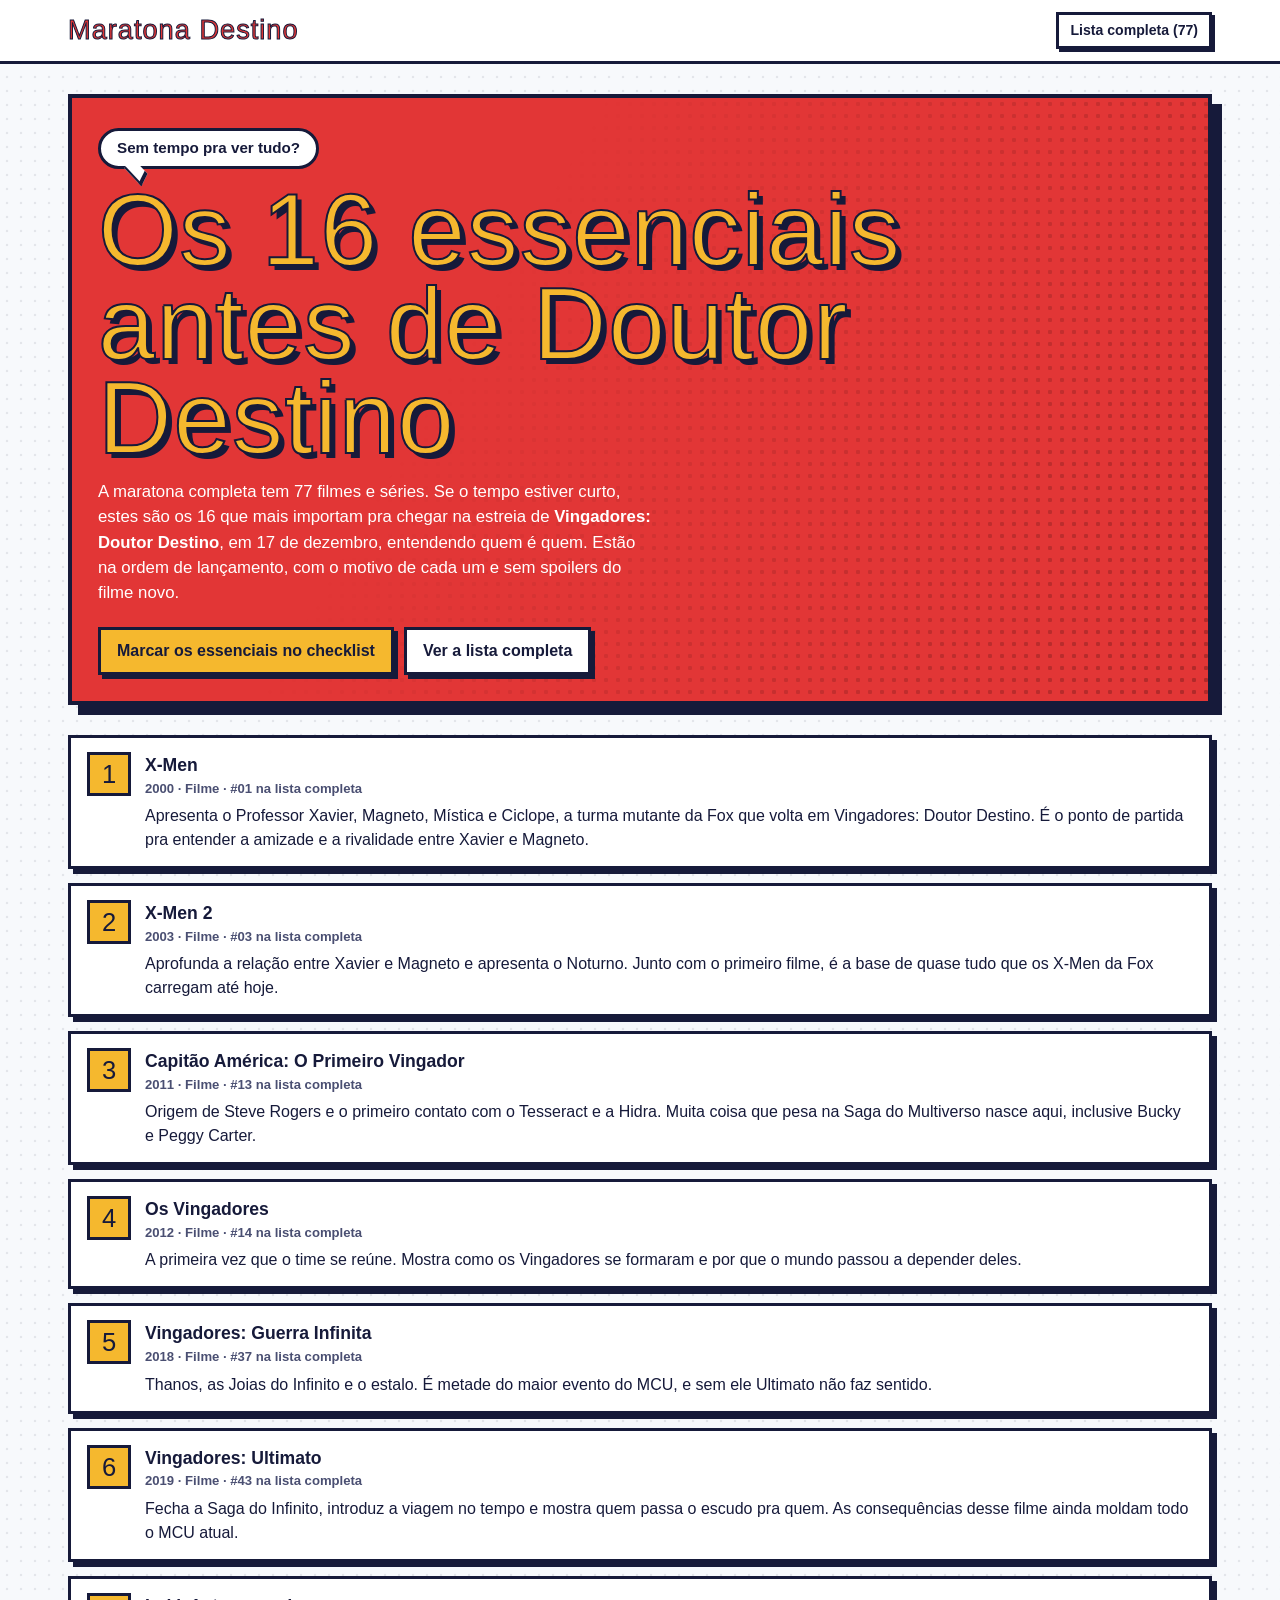
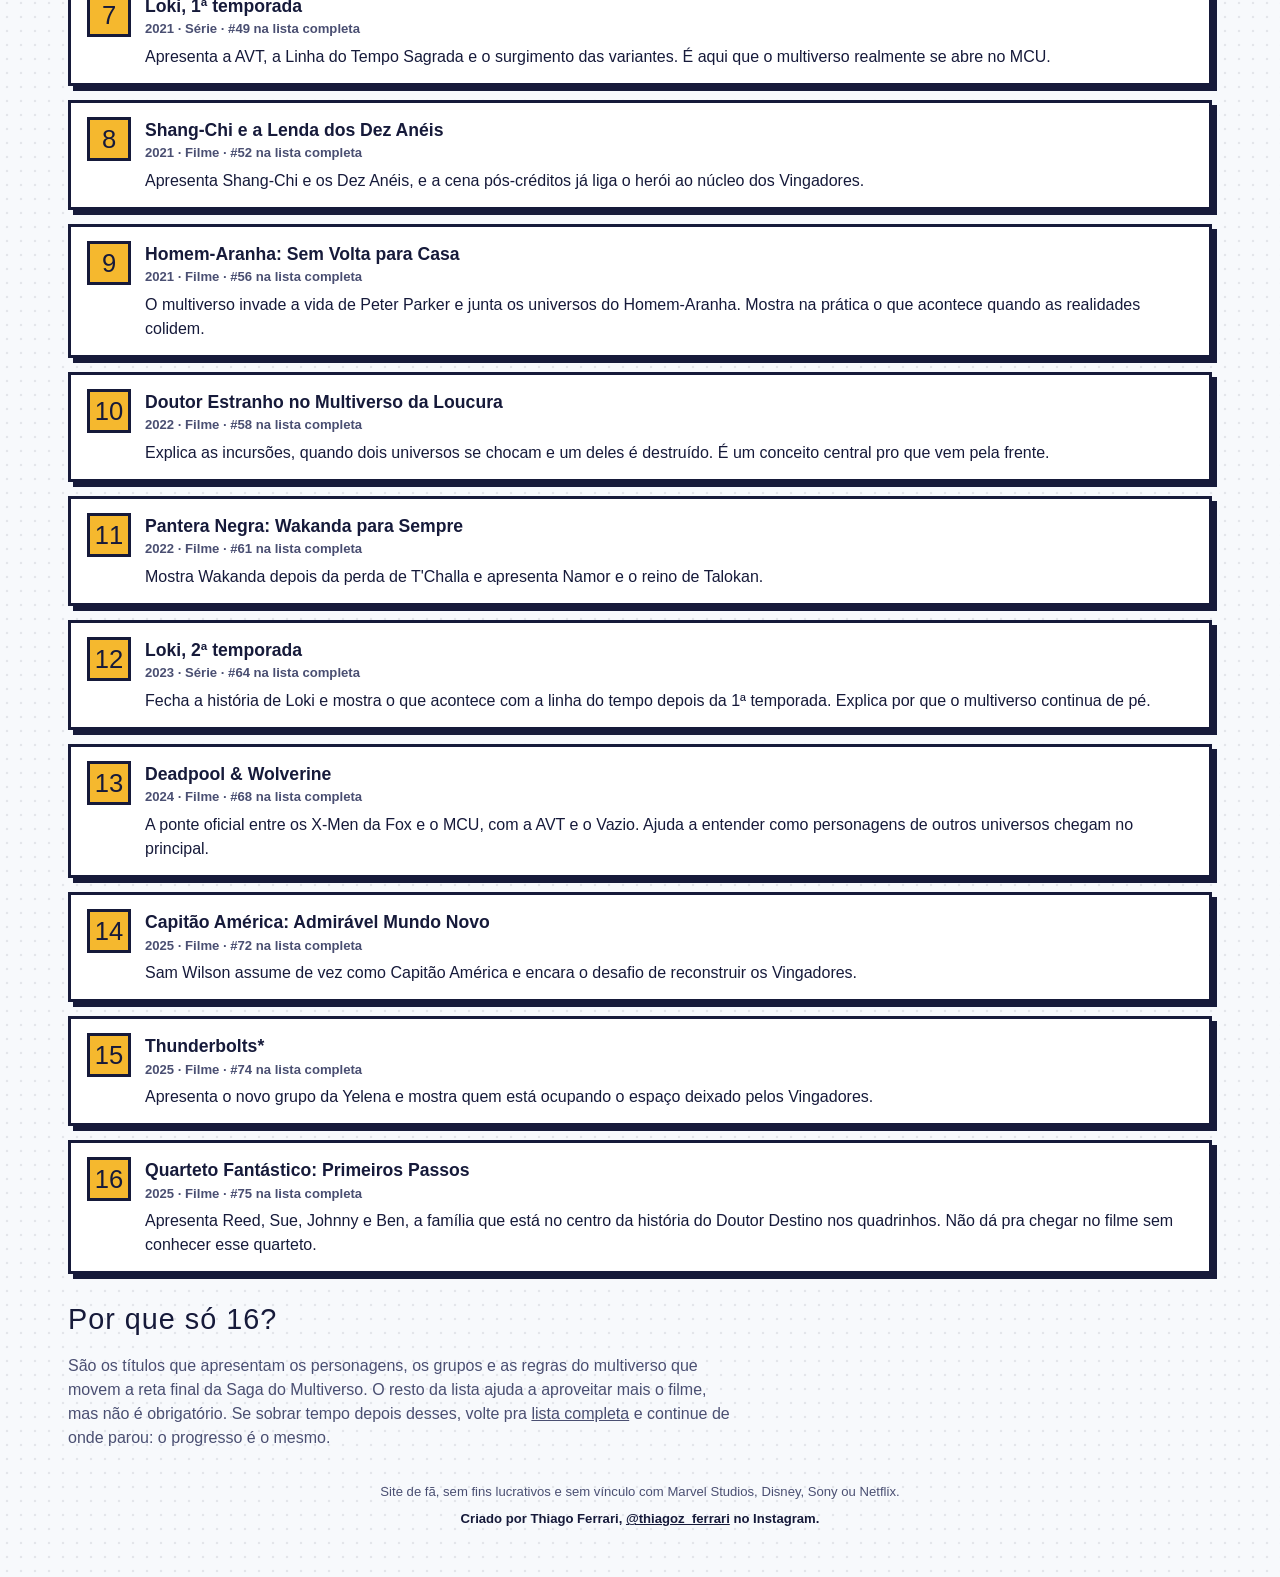
==== commit 0a09964c: "Segurança: CSP, mensagem de erro do login fixa e links só https - Adiciona Content-Security-Policy e" ====
--- a/essenciais-doutor-destino/index.html
+++ b/essenciais-doutor-destino/index.html
@@ -4,6 +4,8 @@
 <head>
 <meta charset="UTF-8">
 <meta name="viewport" content="width=device-width, initial-scale=1, viewport-fit=cover">
+<meta http-equiv="Content-Security-Policy" content="default-src 'self'; script-src 'sha256-l+ZBOgG9XQFpON9zBxxrb5eDIZBZk0mXDshOBV8iYR8='; style-src 'self' 'unsafe-inline' https://fonts.googleapis.com; font-src 'self' https://fonts.gstatic.com; img-src 'self' data: https://image.tmdb.org; object-src 'none'; base-uri 'self'; form-action 'self'; upgrade-insecure-requests">
+<meta name="referrer" content="strict-origin-when-cross-origin">
 <title>O que assistir antes de Vingadores: Doutor Destino (16 essenciais)</title>
 <meta name="description" content="Sem tempo pra maratona inteira? Os 16 filmes e séries essenciais pra ver antes de Vingadores: Doutor Destino, em ordem, com o motivo de cada um. Sem spoilers.">
 <link rel="canonical" href="https://maratonamultiverso.com.br/essenciais-doutor-destino/">
@@ -16,6 +18,7 @@
 <meta property="og:image" content="https://maratonamultiverso.com.br/img/og-image.png">
 <meta property="og:image:width" content="1200">
 <meta property="og:image:height" content="630">
+<meta property="og:image:alt" content="Os 16 essenciais antes de Vingadores: Doutor Destino">
 <meta name="twitter:card" content="summary_large_image">
 <meta name="theme-color" content="#E23636">
 <link rel="icon" href="/favicon.ico" sizes="48x48">
--- a/css/style.css
+++ b/css/style.css
@@ -46,6 +46,8 @@
 .topbar .wrap{display:flex; align-items:center; justify-content:space-between; gap:12px; padding-top:10px; padding-bottom:10px}
 .marca{font-family:var(--display); font-size:1.7rem; letter-spacing:1px; color:var(--red); -webkit-text-stroke:1px var(--line)}
 .topbar-acoes{display:flex; align-items:center; gap:10px; flex-wrap:wrap; justify-content:flex-end}
+/* no celular o botão de conta aparece depois e quebra pra segunda linha: reserva o espaço pra página não pular (CLS) */
+@media (max-width:540px){ .js .topbar-acoes{min-height:84px; align-content:flex-start} }
 .conta{display:flex; align-items:center; gap:10px}
 .nuvem-status{font-size:.82rem; font-weight:700; color:var(--ink-soft)}
 
@@ -92,6 +94,9 @@
 
 /* próxima parada */
 #proxima{padding:10px 0 24px}
+/* reserva o espaço do card antes da lista carregar, pra página não pular (CLS) */
+.js #proxima:empty{min-height:250px}
+@media (min-width:800px){ .js #proxima:empty{min-height:270px} }
 .proxima{
   position:relative; border:4px solid var(--line); box-shadow:8px 8px 0 var(--shadow); color:#fff;
   background:#161A3A; min-height:220px; display:flex; align-items:flex-end; overflow:hidden;
